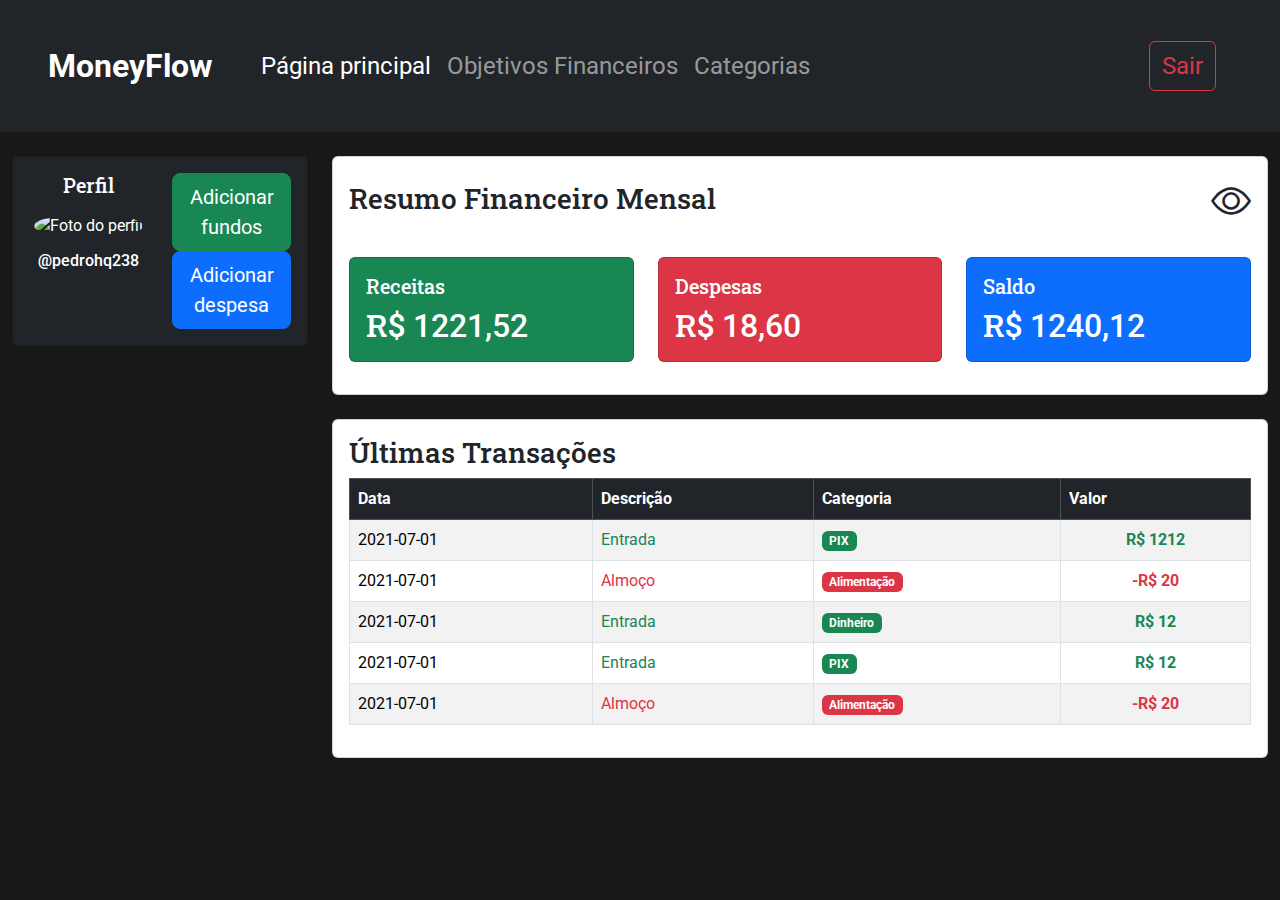
==== src/pages/mainPage.html @ c2a654b7 "first commit" ====
<!DOCTYPE html>
<html lang="en">
<head>
    <meta charset="UTF-8">
    <meta name="viewport" content="width=device-width, initial-scale=1.0">
    <link rel="stylesheet" href="../styles/base.css">
    <link rel="preconnect" href="https://fonts.googleapis.com">
    <link rel="preconnect" href="https://fonts.gstatic.com" crossorigin>
    <link href="https://fonts.googleapis.com/css2?family=Roboto+Slab:wght@100..900&family=Roboto:ital,wght@0,100..900;1,100..900&display=swap" rel="stylesheet">
    <link href="https://cdn.jsdelivr.net/npm/bootstrap@5.3.3/dist/css/bootstrap.min.css" rel="stylesheet" integrity="sha384-QWTKZyjpPEjISv5WaRU9OFeRpok6YctnYmDr5pNlyT2bRjXh0JMhjY6hW+ALEwIH" crossorigin="anonymous">
    <link rel="stylesheet" href="https://cdn.jsdelivr.net/npm/bootstrap-icons@1.11.3/font/bootstrap-icons.min.css">
    <title>Página principal</title>
</head>
<body class="bg-darker">
    <nav class="navbar navbar-expand-lg navbar-dark bg-dark">
        <div class="container-fluid pe-5 ps-5 p-2">
            <a class="navbar-brand fw-bold fs-2" href="#">MoneyFlow</a>
            <button class="navbar-toggler" type="button" data-bs-toggle="collapse" data-bs-target="#navbarNav" aria-controls="navbarNav" aria-expanded="false" aria-label="Toggle navigation">
                <span class="navbar-toggler-icon"></span>
            </button>
            <div class="collapse navbar-collapse fs-4 " id="navbarNav">
                <ul class="navbar-nav me-auto p-4 d-flex align-items-center" >
                    <li class="nav-item">
                        <a class="nav-link active" href="#">Página principal</a>
                    </li>
                    <li class="nav-item ">
                        <a class="nav-link" href="#">Objetivos Financeiros</a>
                    </li>
                    <li class="nav-item">
                        <a class="nav-link" href="#">Categorias</a>
                    </li>
                </ul>
                <div class="d-flex justify-content-end align-items-center">
                    <button class="btn btn-outline-light me-3 fs-4 border-danger text-danger" id="logoutBtn">Sair</button>
                </div>
            </div>
        </div>
    </nav>

    <div class="container-fluid mt-4">
        <div class="row">
            <div class="col-lg-3 mb-4">
                <div class="card bg-dark text-white">
                    <div class="card-body">
                        <div class="row">
                            <div class="col-6">
                                <h5 class="card-title text-center mb-3">Perfil</h5>
                                <div class="text-center mb-3">
                                    <img src="https://dummyimage.com/100" class="rounded-circle" alt="Foto do perfil">
                                </div>
                                <h6 class="card-subtitle mb-3 text-center" id="userName">@<span id="username"></span></h6>
                            </div>
                            <div class="col-6 d-flex flex-column justify-content-evenly">
                                <button class="btn btn-lg btn-success" data-bs-toggle="modal" data-bs-target="#fundsModal">Adicionar fundos</button>
                                <button class="btn btn-lg btn-primary" data-bs-toggle="modal" data-bs-target="#transactionModal">Adicionar despesa</button>
                            </div>
                        </div>
                        
                    </div>
                </div>
            </div>
            <div class="col-lg-9">
                <div class="card mb-4">
                    <div class="card-body">
                        <div class="d-flex flex-row align-items-center justify-content-between">
                            <h3 class="card-title me-3">Resumo Financeiro Mensal</h3>
                            <i class="bi bi-eye fs-1" id="hide"></i>
                            <i class="bi bi-eye-slash fs-1 d-none" id="show"></i>
                        </div>
                        <div class="row mt-4">
                            <div class="col-md-4 mb-3">
                                <div class="card bg-success text-white">
                                    <div class="card-body">
                                        <h5 class="card-title">Receitas</h5>
                                        <h2 class="card-text">R$ <span id="totalIn"></span></h2>
                                    </div>
                                </div>
                            </div>
                            <div class="col-md-4 mb-3">
                                <div class="card bg-danger text-white">
                                    <div class="card-body">
                                        <h5 class="card-title">Despesas</h5>
                                        <h2 class="card-text">R$ <span id="totalOut"></span></h2>
                                    </div>
                                </div>
                            </div>
                            <div class="col-md-4 mb-3">
                                <div class="card bg-primary text-white">
                                    <div class="card-body">
                                        <h5 class="card-title">Saldo</h5>
                                        <h2 class="card-text">R$ <span id="funds"></span></h2>
                                    </div>
                                </div>
                            </div>
                        </div>
                    </div>
                </div>
                
                <div class="card">
                    <div class="card-body">
                        <h3 class="card-title">Últimas Transações</h3>
                        <div class="table-responsive">
                            <table class="table table-striped table-hover table-bordered">
                                <thead class="table-dark">
                                    <tr>
                                        <th scope="col">Data</th>
                                        <th scope="col">Descrição</th>
                                        <th scope="col">Categoria</th>
                                        <th scope="col">Valor</th>
                                    </tr>
                                </thead>
                                <tbody id="expensesTable">
                                </tbody>
                            </table>
                        </div>
                    </div>
                </div>
            </div>
        </div>
    </div>
    <!-- Modal for adding funds/expenses -->
    <div class="modal fade" id="transactionModal" tabindex="-1" aria-labelledby="transactionModalLabel" aria-hidden="true">
        <div class="modal-dialog modal-dialog-centered">
            <div class="modal-content bg-dark text-white">
                <div class="modal-header border-secondary">
                    <h5 class="modal-title" id="transactionModalLabel">Adicionar Transação</h5>
                    <button type="button" class="btn-close btn-close-white" data-bs-dismiss="modal" aria-label="Close"></button>
                </div>
                <div class="modal-body">
                    <form id="transactionForm">
                        <div class="mb-3">
                            <label for="transactionName" class="form-label">Nome da despesa</label>
                            <input type="text" class="form-control bg-dark text-white" id="transactionName" required>
                        </div>
                        <div class="mb-3">
                            <label for="transactionAmount" class="form-label">Valor</label>
                            <input type="number" class="form-control bg-dark text-white" id="transactionAmount" placeholder="R$" step="0.01" required>
                        </div>
                        <div class="mb-3">
                            <label for="transactionCategory" class="form-label cursor-pointer">Categoria</label>
                            <select class="form-select bg-dark text-white" id="transactionCategory">
                                <option value="">Selecione o tipo</option>
                            </select>
                        </div>
                    </form>
                </div>
                <div class="modal-footer border-secondary">
                    <button type="button" class="btn btn-secondary" data-bs-dismiss="modal">Cancelar</button>
                    <button type="button" class="btn btn-primary" id="saveTransaction">Salvar</button>
                </div>
            </div>
        </div>
    </div>
    <!-- Modal for adding funds -->
    <div class="modal fade" id="fundsModal" tabindex="-1" aria-labelledby="fundsModalLabel" aria-hidden="true">
        <div class="modal-dialog modal-dialog-centered">
            <div class="modal-content bg-dark text-white">
                <div class="modal-header border-secondary">
                    <h5 class="modal-title" id="fundsModalLabel">Adicionar Fundos</h5>
                    <button type="button" class="btn-close btn-close-white" data-bs-dismiss="modal" aria-label="Close"></button>
                </div>
                <div class="modal-body">
                    <form id="fundsForm">
                        <div class="mb-3">
                            <label for="fundsDescription" class="form-label">Descrição</label>
                            <select class="form-select bg-dark text-white" id="fundsCategory">
                                <option value="" selected disabled>Selecione o tipo</option>
                            </select>
                        </div>
                        <div class="mb-3">
                            <label for="fundsAmount" class="form-label">Valor</label>
                            <input type="number" class="form-control bg-dark text-white" id="fundsAmount" placeholder="R$" step="0.01" required>
                        </div>
                    </form>
                </div>
                <div class="modal-footer border-secondary">
                    <button type="button" class="btn btn-secondary" data-bs-dismiss="modal">Cancelar</button>
                    <button type="button" class="btn btn-success" id="saveFunds">Salvar</button>
                </div>
            </div>
        </div>
    </div>




    <script src="https://code.jquery.com/jquery-3.6.0.min.js"></script>
    <script src="https://cdn.jsdelivr.net/npm/bootstrap@5.3.3/dist/js/bootstrap.bundle.min.js" integrity="sha384-YvpcrYf0tY3lHB60NNkmXc5s9fDVZLESaAA55NDzOxhy9GkcIdslK1eN7N6jIeHz" crossorigin="anonymous"></script>
    <script type="module" src="../scripts/mainPage/main.js"></script>
</body>
</html>
---- src/styles/base.css ----
h1,h2,h3,h4,h5,h6{
    font-family: 'Roboto Slab', sans-serif;
}
*{
    font-family: 'Roboto', sans-serif;
}

.bg-darker{
    background-color: rgba(24, 24, 24, 1);
}
span{
    cursor: pointer;
}
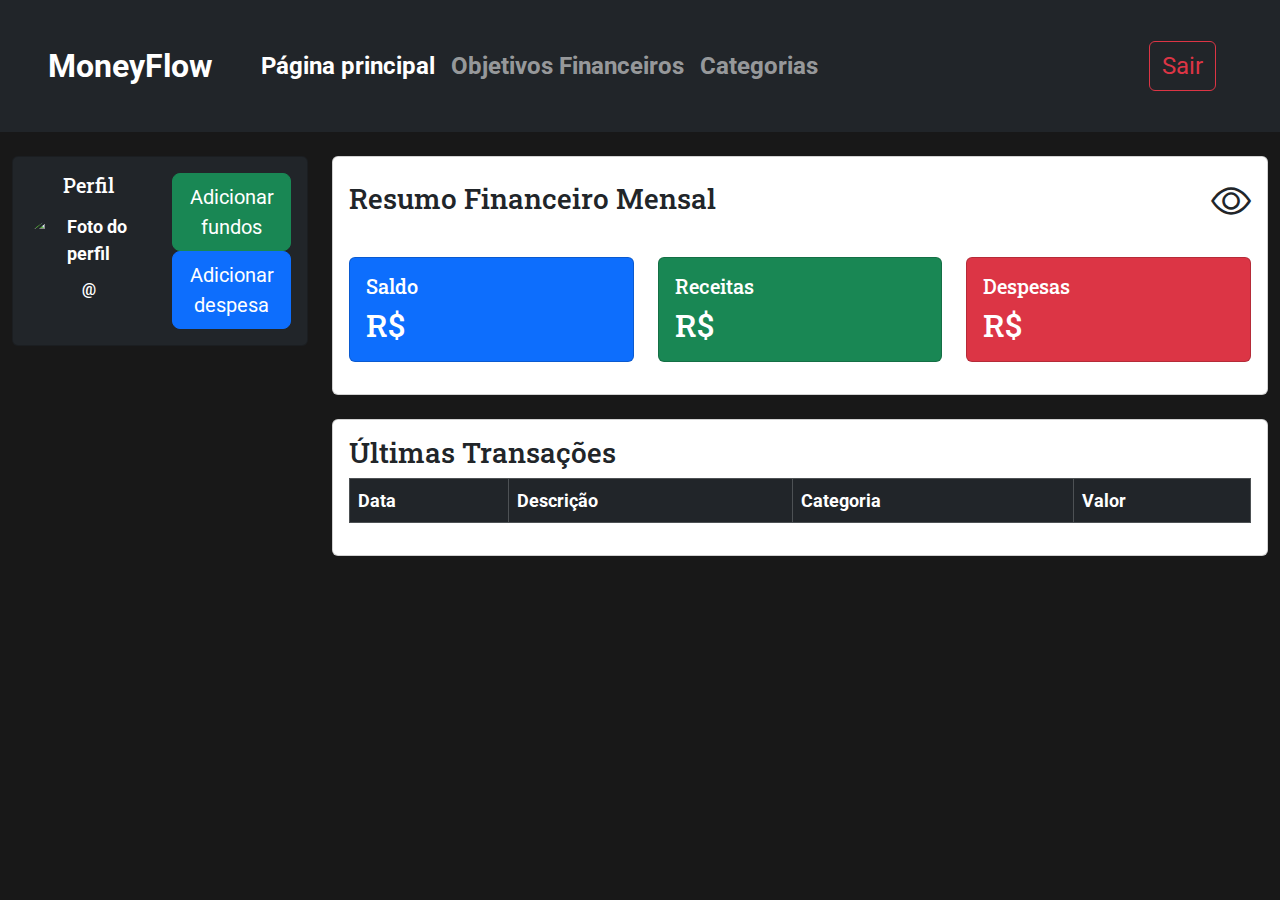
==== commit 5195f882: "made the endpoint and const" ====
--- a/src/pages/mainPage.html
+++ b/src/pages/mainPage.html
@@ -11,7 +11,7 @@
     <link rel="stylesheet" href="https://cdn.jsdelivr.net/npm/bootstrap-icons@1.11.3/font/bootstrap-icons.min.css">
     <title>Página principal</title>
 </head>
-<body class="bg-darker">
+<body class="bg-darker loading">
     <nav class="navbar navbar-expand-lg navbar-dark bg-dark">
         <div class="container-fluid pe-5 ps-5 p-2">
             <a class="navbar-brand fw-bold fs-2" href="#">MoneyFlow</a>
@@ -69,6 +69,14 @@
                         </div>
                         <div class="row mt-4">
                             <div class="col-md-4 mb-3">
+                                <div class="card bg-primary text-white">
+                                    <div class="card-body">
+                                        <h5 class="card-title">Saldo</h5>
+                                        <h2 class="card-text">R$ <span id="funds"></span></h2>
+                                    </div>
+                                </div>
+                            </div>
+                            <div class="col-md-4 mb-3">
                                 <div class="card bg-success text-white">
                                     <div class="card-body">
                                         <h5 class="card-title">Receitas</h5>
@@ -81,14 +89,6 @@
                                     <div class="card-body">
                                         <h5 class="card-title">Despesas</h5>
                                         <h2 class="card-text">R$ <span id="totalOut"></span></h2>
-                                    </div>
-                                </div>
-                            </div>
-                            <div class="col-md-4 mb-3">
-                                <div class="card bg-primary text-white">
-                                    <div class="card-body">
-                                        <h5 class="card-title">Saldo</h5>
-                                        <h2 class="card-text">R$ <span id="funds"></span></h2>
                                     </div>
                                 </div>
                             </div>
--- a/src/styles/base.css
+++ b/src/styles/base.css
@@ -11,3 +11,16 @@
 span{
     cursor: pointer;
 }
+.loading {
+    font-size: 18px;
+    font-weight: bold;
+    color: #333;
+    animation: pulse 1.5s infinite;
+  }
+  
+  @keyframes pulse {
+    0% { opacity: 0.09; }
+    50% { opacity: 0.2; }
+    100% { opacity: 0.09; }
+  }
+  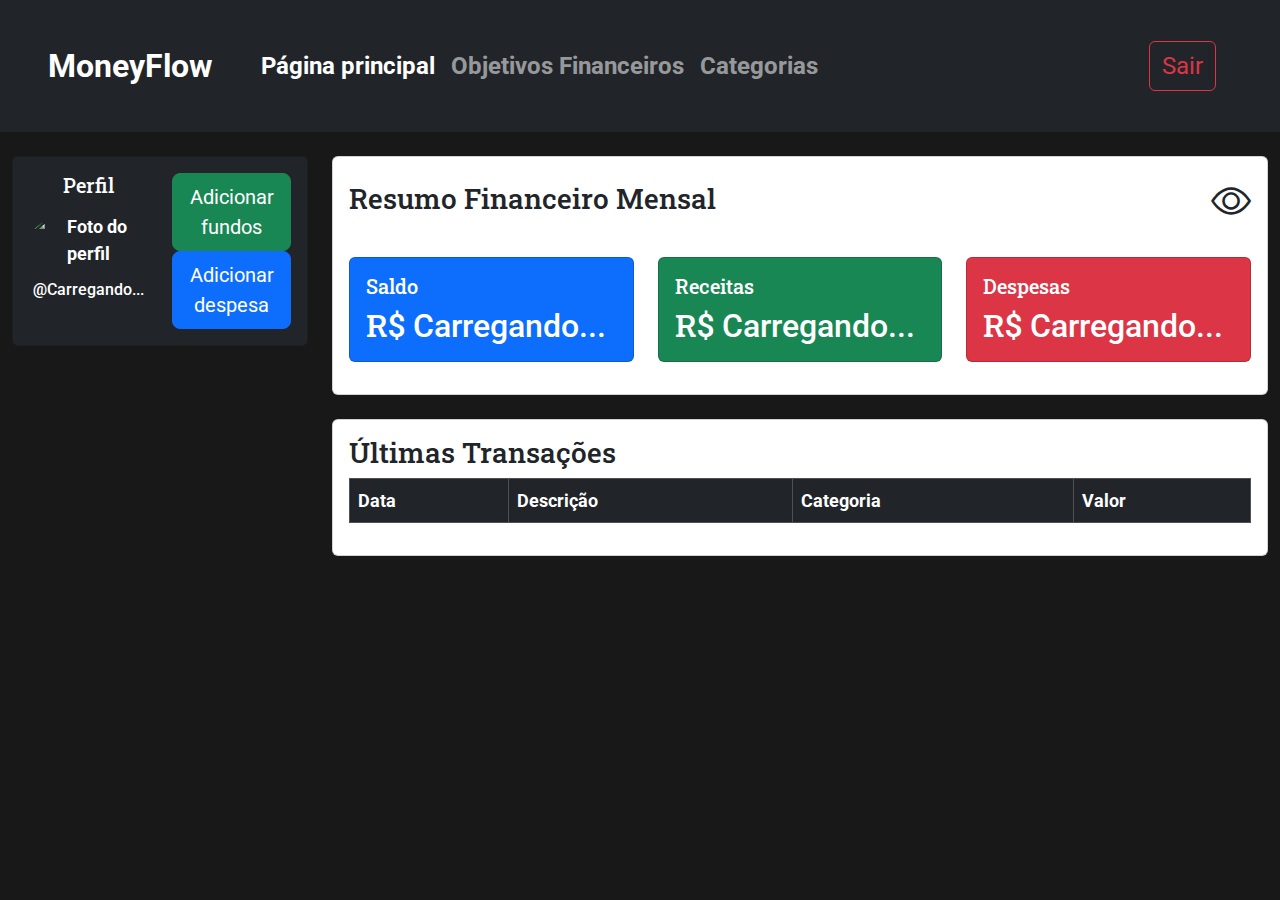
==== commit e0ab1db8: "added the endpoint" ====
--- a/src/pages/mainPage.html
+++ b/src/pages/mainPage.html
@@ -48,7 +48,7 @@
                                 <div class="text-center mb-3">
                                     <img src="https://dummyimage.com/100" class="rounded-circle" alt="Foto do perfil">
                                 </div>
-                                <h6 class="card-subtitle mb-3 text-center" id="userName">@<span id="username"></span></h6>
+                                <h6 class="card-subtitle mb-3 text-center" id="userName">@<span id="username">Carregando...</span></h6>
                             </div>
                             <div class="col-6 d-flex flex-column justify-content-evenly">
                                 <button class="btn btn-lg btn-success" data-bs-toggle="modal" data-bs-target="#fundsModal">Adicionar fundos</button>
@@ -72,7 +72,7 @@
                                 <div class="card bg-primary text-white">
                                     <div class="card-body">
                                         <h5 class="card-title">Saldo</h5>
-                                        <h2 class="card-text">R$ <span id="funds"></span></h2>
+                                        <h2 class="card-text">R$ <span id="funds">Carregando...</span></h2>
                                     </div>
                                 </div>
                             </div>
@@ -80,7 +80,7 @@
                                 <div class="card bg-success text-white">
                                     <div class="card-body">
                                         <h5 class="card-title">Receitas</h5>
-                                        <h2 class="card-text">R$ <span id="totalIn"></span></h2>
+                                        <h2 class="card-text">R$ <span id="totalIn">Carregando...</span></h2>
                                     </div>
                                 </div>
                             </div>
@@ -88,7 +88,7 @@
                                 <div class="card bg-danger text-white">
                                     <div class="card-body">
                                         <h5 class="card-title">Despesas</h5>
-                                        <h2 class="card-text">R$ <span id="totalOut"></span></h2>
+                                        <h2 class="card-text">R$ <span id="totalOut">Carregando...</span></h2>
                                     </div>
                                 </div>
                             </div>
